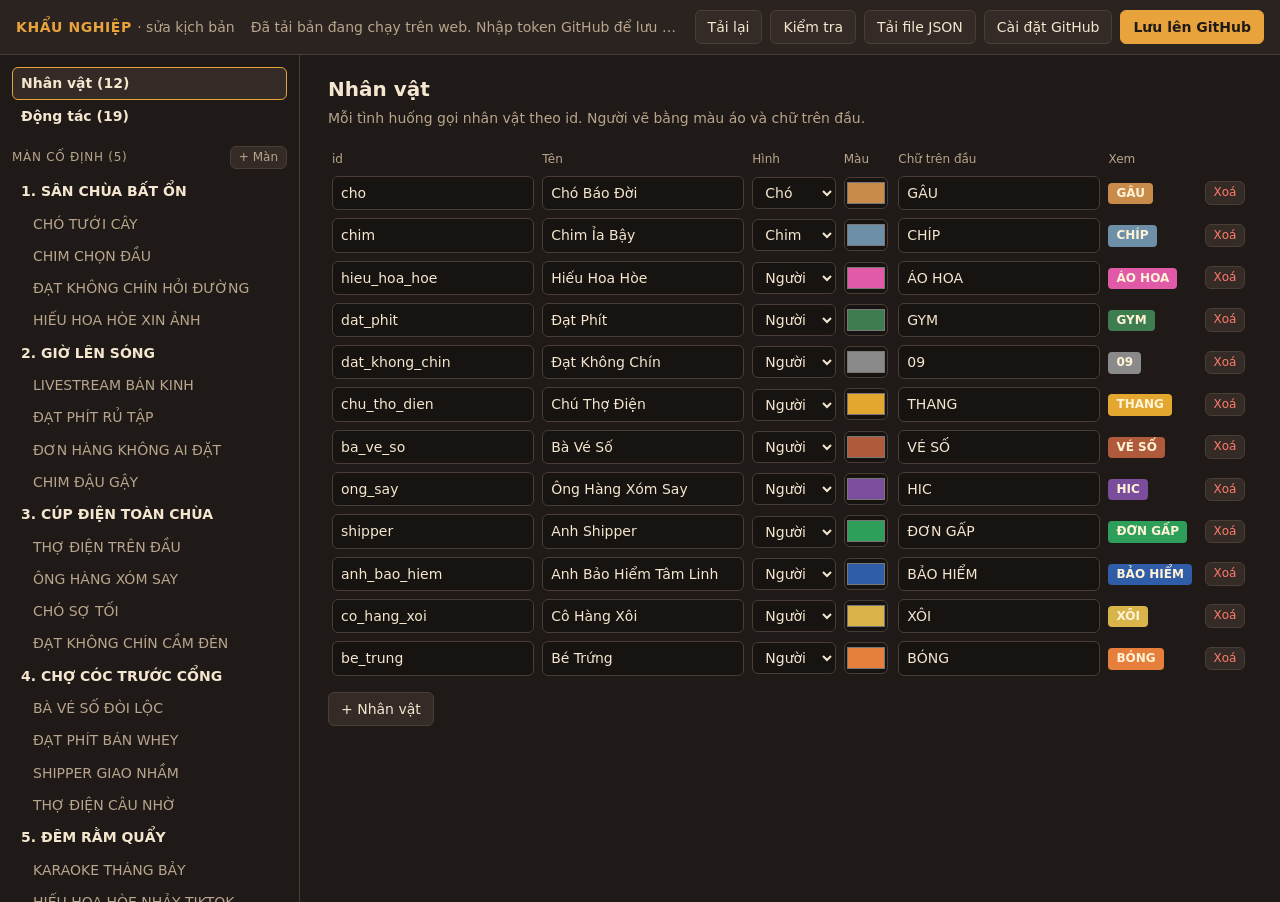
==== index.html @ a3bc99c1 "Kịch bản Khẩu Nghiệp và trang sửa kịch bản Co-authored-by: Cursor <cursoragent@cursor.com>" ====
<!doctype html>
<html lang="vi">
<head>
  <meta charset="utf-8">
  <meta name="viewport" content="width=device-width, initial-scale=1">
  <meta name="robots" content="noindex">
  <title>Khẩu Nghiệp · Sửa kịch bản</title>
  <link rel="stylesheet" href="editor.css">
</head>
<body>
  <header class="topbar">
    <div class="brand">KHẨU NGHIỆP <span>· sửa kịch bản</span></div>
    <div class="status" id="status">Đang tải…</div>
    <div class="actions">
      <button id="btn-reload" title="Tải lại kịch bản mới nhất">Tải lại</button>
      <button id="btn-validate">Kiểm tra</button>
      <button id="btn-download">Tải file JSON</button>
      <button id="btn-settings">Cài đặt GitHub</button>
      <button id="btn-save" class="primary">Lưu lên GitHub</button>
    </div>
  </header>

  <main class="layout">
    <nav class="sidebar" id="sidebar"></nav>
    <section class="editor" id="editor"></section>
  </main>

  <dialog id="settings">
    <form method="dialog" class="settings-form">
      <h2>Cài đặt GitHub</h2>
      <p class="hint">Token chỉ lưu trong trình duyệt này. Dùng fine-grained token, chỉ cấp quyền <b>Contents: Read and write</b> cho repo kịch bản.</p>
      <label>Chủ repo <input name="owner" required></label>
      <label>Tên repo <input name="repo" required></label>
      <label>Nhánh <input name="branch" required></label>
      <label>Token <input name="token" type="password" autocomplete="off" placeholder="github_pat_…"></label>
      <div class="row">
        <button value="cancel" formnovalidate>Huỷ</button>
        <button value="clear" formnovalidate>Xoá token</button>
        <button value="save" class="primary">Lưu</button>
      </div>
    </form>
  </dialog>

  <dialog id="report">
    <form method="dialog">
      <h2 id="report-title">Kết quả kiểm tra</h2>
      <ul id="report-list"></ul>
      <div class="row"><button class="primary">Đóng</button></div>
    </form>
  </dialog>

  <script src="editor.js"></script>
</body>
</html>
---- editor.css ----
:root {
  --bg: #1f1a17;
  --panel: #2a231f;
  --panel-2: #342b26;
  --line: #4a3d35;
  --text: #f4e6cf;
  --muted: #b8a58c;
  --accent: #e8a33c;
  --merit: #d9534f;
  --karma: #4f8fd9;
  --bad: #ff7b6b;
  --ok: #7bcf8a;
}
* { box-sizing: border-box; }
body { margin: 0; background: var(--bg); color: var(--text); font: 14px/1.45 system-ui, -apple-system, "Segoe UI", Roboto, sans-serif; }
button, input, select, textarea { font: inherit; color: inherit; }
button { background: var(--panel-2); border: 1px solid var(--line); border-radius: 6px; padding: 6px 12px; cursor: pointer; }
button:hover { border-color: var(--accent); }
button.primary { background: var(--accent); color: #1f1a17; border-color: var(--accent); font-weight: 600; }
button.danger { color: var(--bad); }
button.small { padding: 2px 8px; font-size: 12px; }
input, select, textarea { background: #171310; border: 1px solid var(--line); border-radius: 6px; padding: 6px 8px; width: 100%; }
textarea { resize: vertical; min-height: 54px; }
input:focus, select:focus, textarea:focus { outline: none; border-color: var(--accent); }

.topbar { position: sticky; top: 0; z-index: 5; display: flex; gap: 16px; align-items: center; padding: 10px 16px; background: var(--panel); border-bottom: 1px solid var(--line); }
.brand { font-weight: 700; letter-spacing: .04em; color: var(--accent); white-space: nowrap; }
.brand span { color: var(--muted); font-weight: 400; letter-spacing: 0; }
.status { flex: 1; color: var(--muted); overflow: hidden; text-overflow: ellipsis; white-space: nowrap; }
.status.dirty { color: var(--accent); }
.status.error { color: var(--bad); }
.actions { display: flex; gap: 8px; flex-wrap: wrap; }

.layout { display: grid; grid-template-columns: 300px 1fr; min-height: calc(100vh - 53px); }
.sidebar { border-right: 1px solid var(--line); padding: 12px; overflow-y: auto; max-height: calc(100vh - 53px); position: sticky; top: 53px; }
.editor { padding: 20px 28px 60px; max-width: 980px; }

.nav-group { margin-bottom: 14px; }
.nav-head { display: flex; justify-content: space-between; align-items: center; color: var(--muted); font-size: 12px; text-transform: uppercase; letter-spacing: .06em; margin: 6px 0; }
.nav-item { display: block; width: 100%; text-align: left; background: none; border: 1px solid transparent; padding: 5px 8px; border-radius: 6px; white-space: nowrap; overflow: hidden; text-overflow: ellipsis; }
.nav-item:hover { background: var(--panel-2); border-color: transparent; }
.nav-item.active { background: var(--panel-2); border-color: var(--accent); }
.nav-item.has-error::after { content: " •"; color: var(--bad); }
.nav-stage { font-weight: 600; }
.nav-event { padding-left: 20px; color: var(--muted); }

h1 { font-size: 20px; margin: 0 0 4px; }
h2 { font-size: 16px; margin: 0 0 12px; }
.sub { color: var(--muted); margin-bottom: 18px; }
.toolbar { display: flex; gap: 8px; flex-wrap: wrap; margin-bottom: 18px; }
.field { margin-bottom: 12px; }
.field > span { display: block; color: var(--muted); font-size: 12px; margin-bottom: 4px; }
.grid-2 { display: grid; grid-template-columns: 1fr 1fr; gap: 12px; }
.grid-3 { display: grid; grid-template-columns: 2fr 1fr 1fr; gap: 12px; }

.choice { background: var(--panel); border: 1px solid var(--line); border-radius: 10px; padding: 14px; margin-bottom: 14px; }
.choice-head { display: flex; justify-content: space-between; align-items: center; margin-bottom: 10px; }
.choice-head b { color: var(--accent); }
.points input[name="merit"] { border-color: var(--merit); }
.points input[name="karma"] { border-color: var(--karma); }
.steps { border-top: 1px dashed var(--line); padding-top: 10px; margin-top: 4px; }
.step { display: grid; grid-template-columns: 110px 1fr auto auto auto; gap: 6px; margin-bottom: 6px; align-items: center; }
.empty { color: var(--muted); font-style: italic; margin: 4px 0 8px; }

table.chars { width: 100%; border-collapse: collapse; }
table.chars th { text-align: left; color: var(--muted); font-weight: 400; font-size: 12px; padding: 4px; }
table.chars td { padding: 4px; vertical-align: middle; }
table.chars input[type="color"] { padding: 0; height: 32px; width: 44px; }
.swatch { display: inline-block; padding: 2px 8px; border-radius: 4px; font-size: 12px; font-weight: 700; color: #fff3d7; }

dialog { background: var(--panel); color: var(--text); border: 1px solid var(--line); border-radius: 12px; padding: 20px; width: min(520px, 92vw); }
dialog::backdrop { background: rgba(0,0,0,.55); }
.settings-form label { display: block; margin-bottom: 10px; color: var(--muted); font-size: 12px; }
.settings-form label input { margin-top: 4px; }
.hint { color: var(--muted); font-size: 13px; }
.row { display: flex; gap: 8px; justify-content: flex-end; margin-top: 14px; }
#report-list { padding-left: 18px; max-height: 50vh; overflow: auto; }
#report-list li.bad { color: var(--bad); }
#report-list li.ok { color: var(--ok); }

@media (max-width: 760px) {
  .layout { grid-template-columns: 1fr; }
  .sidebar { position: static; max-height: 40vh; border-right: 0; border-bottom: 1px solid var(--line); }
  .grid-2, .grid-3 { grid-template-columns: 1fr; }
  .step { grid-template-columns: 1fr 1fr; }
}
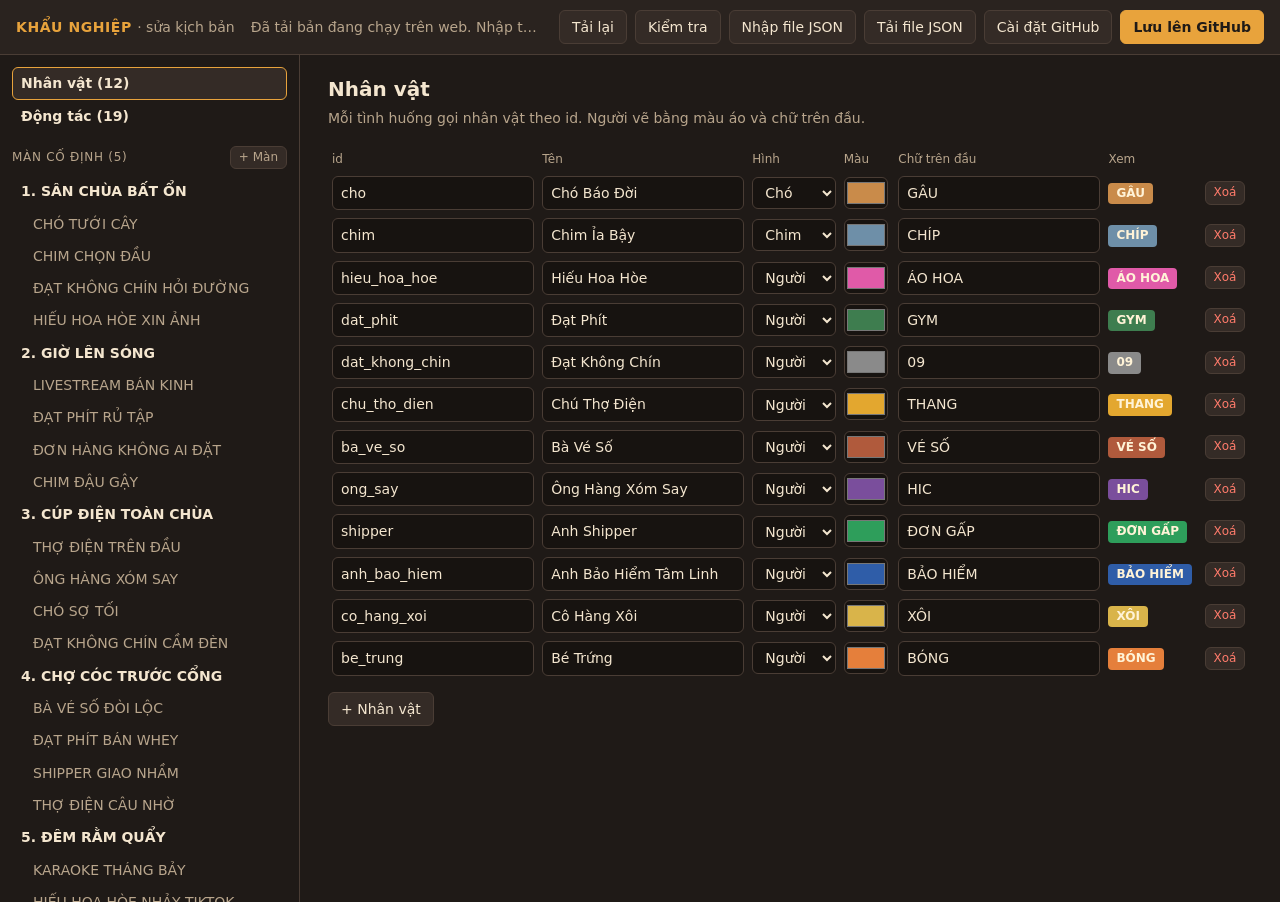
==== commit ad2aa701: "Trang sửa: nhập file JSON và kéo thả Co-authored-by: Cursor <cursoragent@cursor.com>" ====
--- a/index.html
+++ b/index.html
@@ -14,6 +14,8 @@
     <div class="actions">
       <button id="btn-reload" title="Tải lại kịch bản mới nhất">Tải lại</button>
       <button id="btn-validate">Kiểm tra</button>
+      <button id="btn-import" title="Nạp file events.json từ máy">Nhập file JSON</button>
+      <input id="import-file" type="file" accept=".json,application/json" hidden>
       <button id="btn-download">Tải file JSON</button>
       <button id="btn-settings">Cài đặt GitHub</button>
       <button id="btn-save" class="primary">Lưu lên GitHub</button>
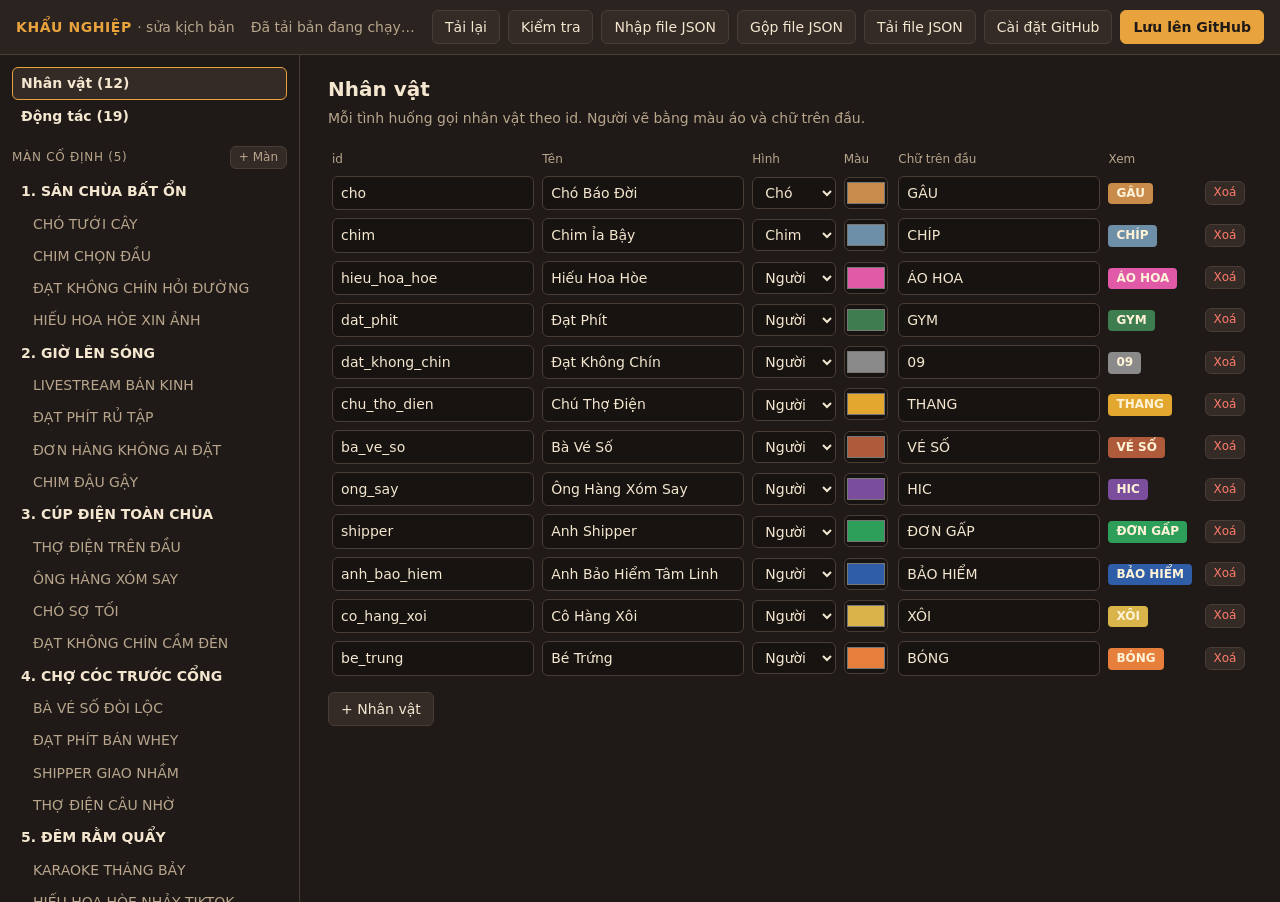
==== commit 08038a36: "Trang gộp kịch bản từ file JSON, file mẫu, tách common.js Co-authored-by: Cursor <cursoragent@cursor" ====
--- a/index.html
+++ b/index.html
@@ -16,6 +16,7 @@
       <button id="btn-validate">Kiểm tra</button>
       <button id="btn-import" title="Nạp file events.json từ máy">Nhập file JSON</button>
       <input id="import-file" type="file" accept=".json,application/json" hidden>
+      <a class="button" href="import.html" title="Thêm hoặc cập nhật một phần kịch bản từ file">Gộp file JSON</a>
       <button id="btn-download">Tải file JSON</button>
       <button id="btn-settings">Cài đặt GitHub</button>
       <button id="btn-save" class="primary">Lưu lên GitHub</button>
@@ -51,6 +52,7 @@
     </form>
   </dialog>
 
+  <script src="common.js"></script>
   <script src="editor.js"></script>
 </body>
 </html>
--- a/editor.css
+++ b/editor.css
@@ -78,6 +78,29 @@
 #report-list li.bad { color: var(--bad); }
 #report-list li.ok { color: var(--ok); }
 
+a.button { display: inline-block; background: var(--panel-2); border: 1px solid var(--line); border-radius: 6px; padding: 6px 12px; color: inherit; text-decoration: none; }
+a.button:hover { border-color: var(--accent); }
+button:disabled { opacity: .45; cursor: not-allowed; border-color: var(--line); }
+code { background: #171310; padding: 1px 5px; border-radius: 4px; }
+
+.page { max-width: 980px; margin: 0 auto; padding: 20px 16px 60px; }
+.card { background: var(--panel); border: 1px solid var(--line); border-radius: 12px; padding: 18px 20px; margin-bottom: 18px; }
+.card ul.hint { padding-left: 18px; }
+.card .toolbar { margin: 12px 0 0; }
+pre.code { background: #171310; border: 1px solid var(--line); border-radius: 8px; padding: 12px; max-height: 320px; overflow: auto; font-size: 12px; margin: 12px 0 0; }
+.dropzone { display: block; border: 2px dashed var(--line); border-radius: 10px; padding: 28px; text-align: center; color: var(--muted); cursor: pointer; }
+.dropzone:hover, .dropzone.over { border-color: var(--accent); color: var(--text); }
+#summary.ok { color: var(--ok); }
+#summary.bad { color: var(--bad); }
+.problems { padding-left: 18px; }
+.problems li { color: var(--bad); }
+table.changes { width: 100%; border-collapse: collapse; margin-top: 10px; }
+table.changes th { text-align: left; color: var(--muted); font-weight: 400; font-size: 12px; padding: 6px; border-bottom: 1px solid var(--line); }
+table.changes td { padding: 6px; border-bottom: 1px solid var(--line); }
+table.changes tr.add td:last-child { color: var(--ok); }
+table.changes tr.update td:last-child { color: var(--accent); }
+table.changes tr.same td { color: var(--muted); }
+
 @media (max-width: 760px) {
   .layout { grid-template-columns: 1fr; }
   .sidebar { position: static; max-height: 40vh; border-right: 0; border-bottom: 1px solid var(--line); }
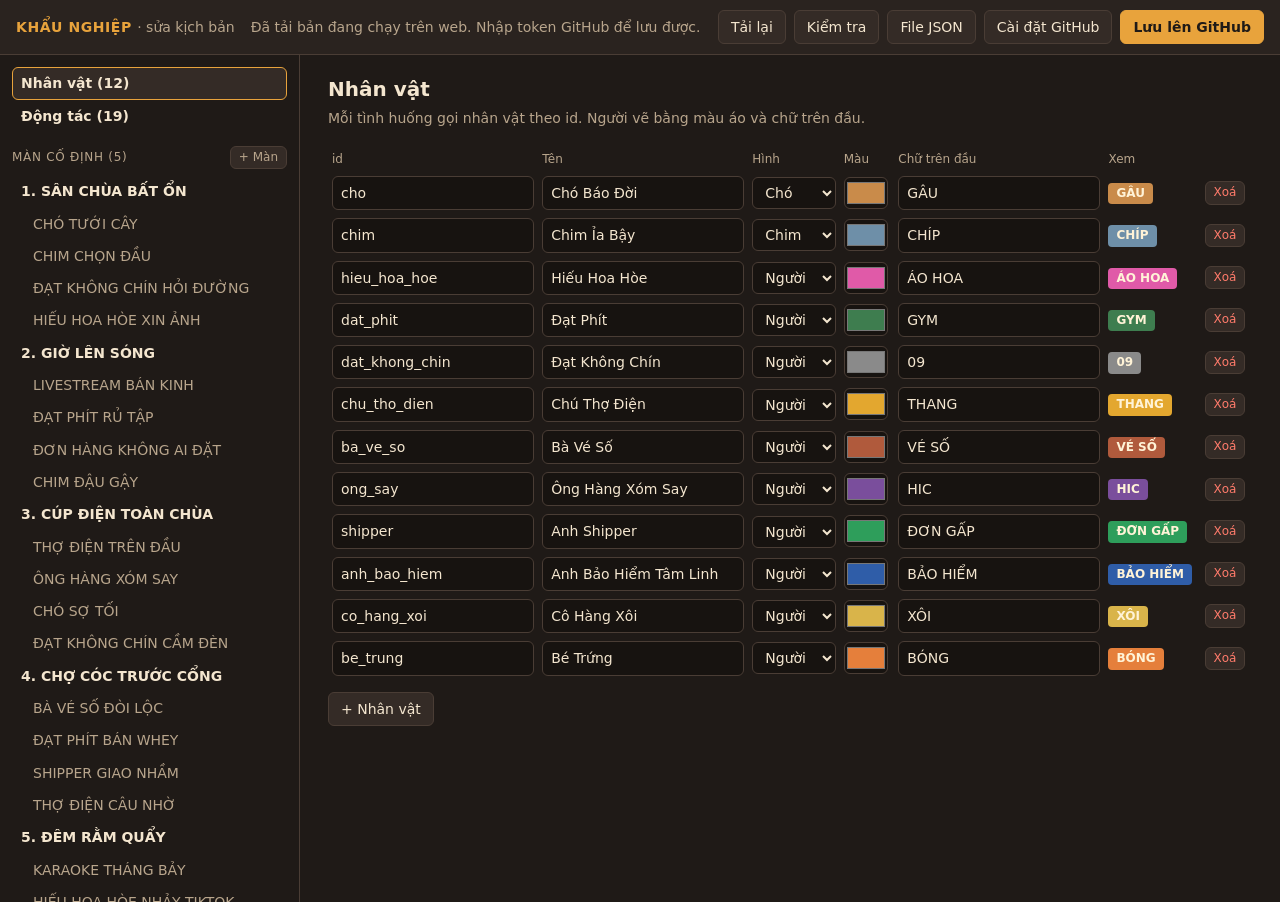
==== commit 7157418a: "Gom các nút JSON về một trang, tự nhận thay toàn bộ hoặc gộp Co-authored-by: Cursor <cursoragent@cur" ====
--- a/index.html
+++ b/index.html
@@ -14,10 +14,7 @@
     <div class="actions">
       <button id="btn-reload" title="Tải lại kịch bản mới nhất">Tải lại</button>
       <button id="btn-validate">Kiểm tra</button>
-      <button id="btn-import" title="Nạp file events.json từ máy">Nhập file JSON</button>
-      <input id="import-file" type="file" accept=".json,application/json" hidden>
-      <a class="button" href="import.html" title="Thêm hoặc cập nhật một phần kịch bản từ file">Gộp file JSON</a>
-      <button id="btn-download">Tải file JSON</button>
+      <a class="button" href="import.html" title="Tải file JSON lên hoặc tải kịch bản về máy">File JSON</a>
       <button id="btn-settings">Cài đặt GitHub</button>
       <button id="btn-save" class="primary">Lưu lên GitHub</button>
     </div>
--- a/editor.css
+++ b/editor.css
@@ -87,7 +87,6 @@
 .card { background: var(--panel); border: 1px solid var(--line); border-radius: 12px; padding: 18px 20px; margin-bottom: 18px; }
 .card ul.hint { padding-left: 18px; }
 .card .toolbar { margin: 12px 0 0; }
-pre.code { background: #171310; border: 1px solid var(--line); border-radius: 8px; padding: 12px; max-height: 320px; overflow: auto; font-size: 12px; margin: 12px 0 0; }
 .dropzone { display: block; border: 2px dashed var(--line); border-radius: 10px; padding: 28px; text-align: center; color: var(--muted); cursor: pointer; }
 .dropzone:hover, .dropzone.over { border-color: var(--accent); color: var(--text); }
 #summary.ok { color: var(--ok); }
@@ -100,6 +99,7 @@
 table.changes tr.add td:last-child { color: var(--ok); }
 table.changes tr.update td:last-child { color: var(--accent); }
 table.changes tr.same td { color: var(--muted); }
+table.changes tr.remove td:last-child { color: var(--bad); }
 
 @media (max-width: 760px) {
   .layout { grid-template-columns: 1fr; }
